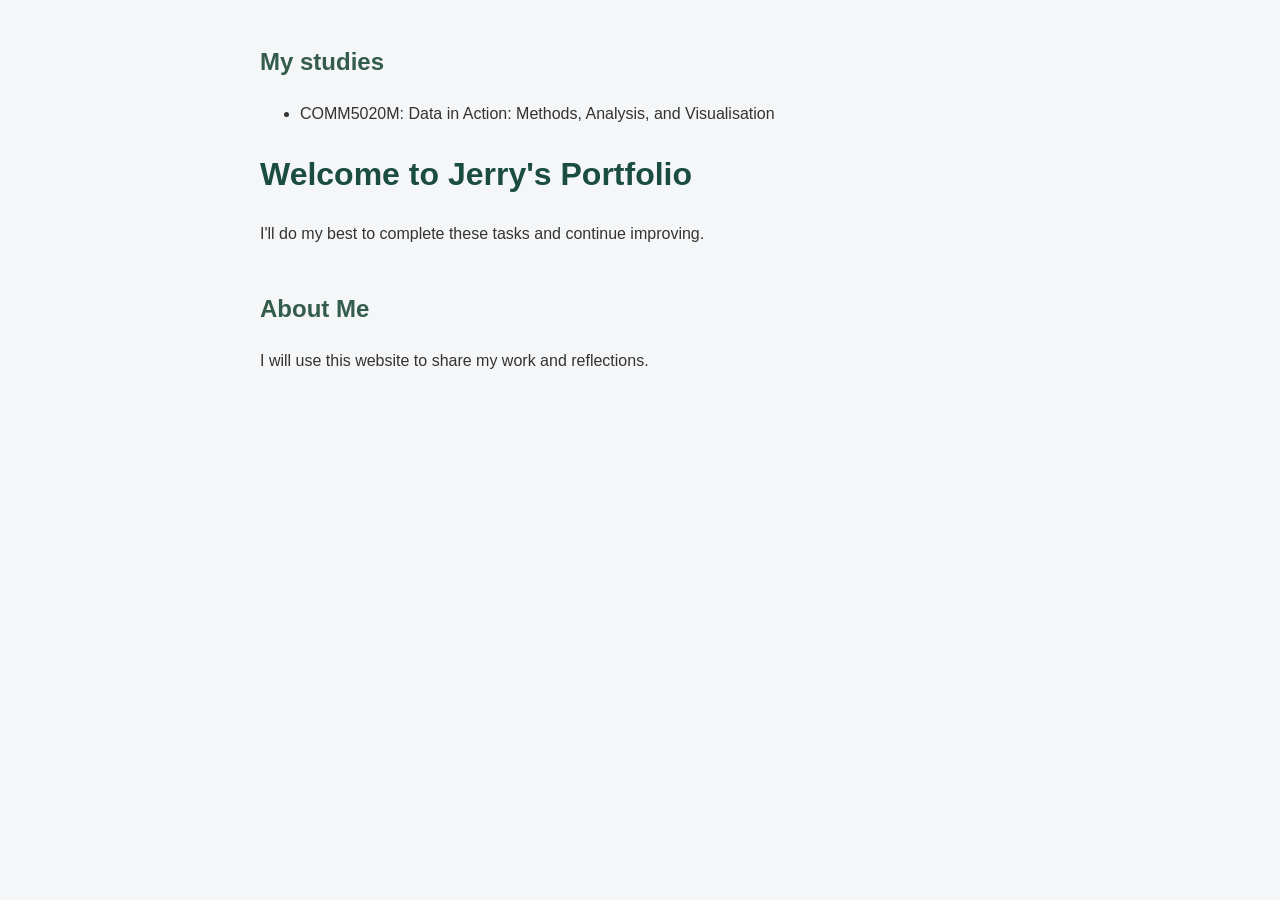
==== index.html @ e989134a "Add portfolio webpage Add portfolio webpage" ====
<!doctype html>
<html lang="en">
<head>
  <meta charset="utf-8">
  <meta name="viewport" content="width=device-width, initial-scale=1">
  <title>My Portfolio</title>
  <link rel="stylesheet" href="styles.css">
</head>
 <h2>My studies</h2>
  <ul>
    <li>COMM5020M: Data in Action: Methods, Analysis, and Visualisation</li>
  </ul>
<body>
  <h1>Welcome to Jerry's Portfolio</h1>
  <p>I'll do my best to complete these tasks and continue improving.</p>

  <h2>About Me</h2>
  <p>I will use this website to share my work and reflections.</p>
</body>
</html>
---- styles.css ----
body {
  font-family: Arial, sans-serif;
  max-width: 760px;
  margin: 40px auto;
  padding: 0 20px;
  line-height: 1.6;
  color: #333333;
  background-color: #f4f6f8;
}

h1 {
  color: #1b4d3e;
}

h2 {
  margin-top: 1.8em;
  color: #345c4b;
}

li {
  margin-bottom: 0.5em;
}
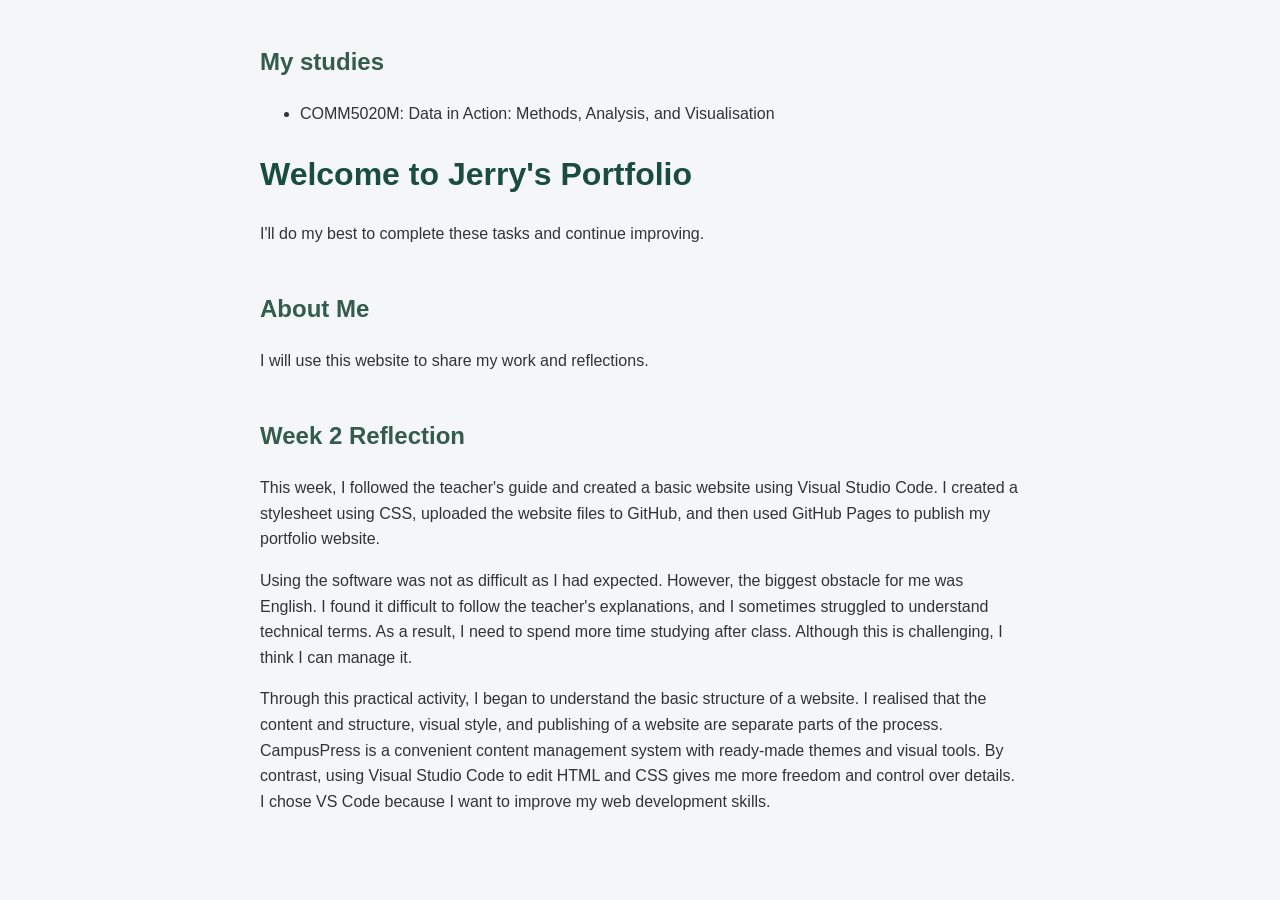
==== commit 26b7f902: "Add files via upload" ====
--- a/index.html
+++ b/index.html
@@ -16,5 +16,9 @@
 
   <h2>About Me</h2>
   <p>I will use this website to share my work and reflections.</p>
+<h2>Week 2 Reflection</h2>
+<p>This week, I followed the teacher's guide and created a basic website using Visual Studio Code. I created a stylesheet using CSS, uploaded the website files to GitHub, and then used GitHub Pages to publish my portfolio website.</p>
+<p>Using the software was not as difficult as I had expected. However, the biggest obstacle for me was English. I found it difficult to follow the teacher's explanations, and I sometimes struggled to understand technical terms. As a result, I need to spend more time studying after class. Although this is challenging, I think I can manage it.</p>
+<p>Through this practical activity, I began to understand the basic structure of a website. I realised that the content and structure, visual style, and publishing of a website are separate parts of the process. CampusPress is a convenient content management system with ready-made themes and visual tools. By contrast, using Visual Studio Code to edit HTML and CSS gives me more freedom and control over details. I chose VS Code because I want to improve my web development skills.</p>
 </body>
 </html>
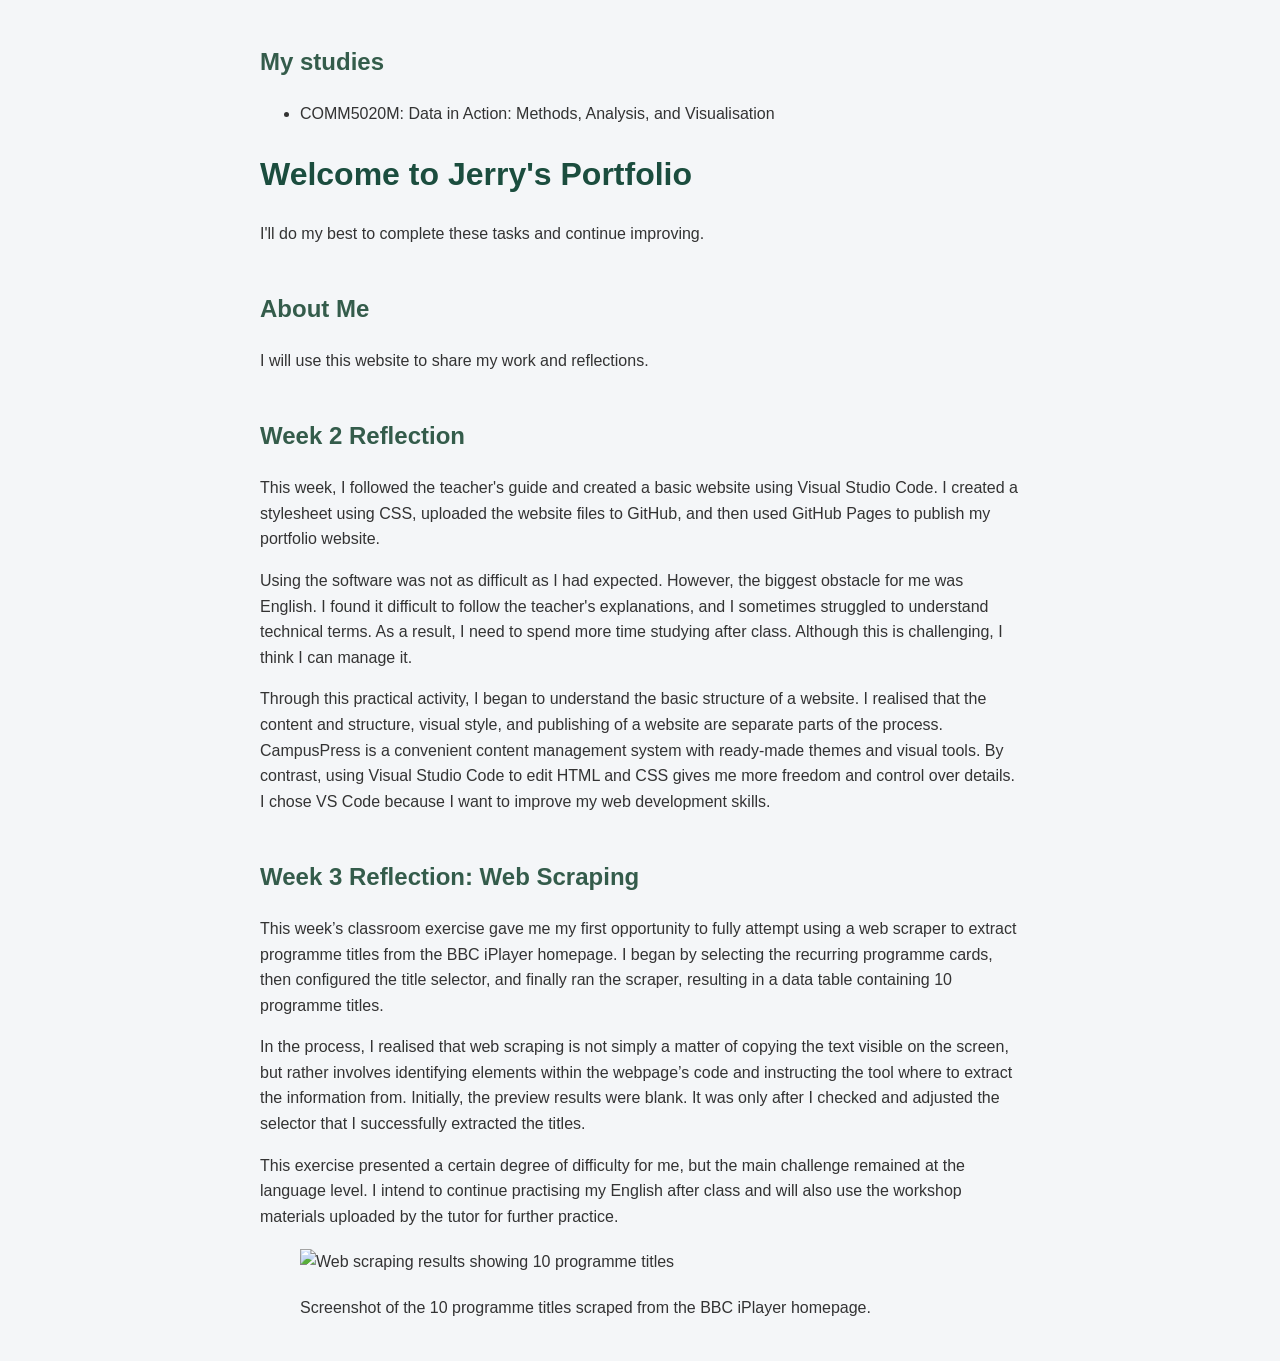
==== commit a22681c7: "Add files via upload" ====
--- a/index.html
+++ b/index.html
@@ -20,5 +20,17 @@
 <p>This week, I followed the teacher's guide and created a basic website using Visual Studio Code. I created a stylesheet using CSS, uploaded the website files to GitHub, and then used GitHub Pages to publish my portfolio website.</p>
 <p>Using the software was not as difficult as I had expected. However, the biggest obstacle for me was English. I found it difficult to follow the teacher's explanations, and I sometimes struggled to understand technical terms. As a result, I need to spend more time studying after class. Although this is challenging, I think I can manage it.</p>
 <p>Through this practical activity, I began to understand the basic structure of a website. I realised that the content and structure, visual style, and publishing of a website are separate parts of the process. CampusPress is a convenient content management system with ready-made themes and visual tools. By contrast, using Visual Studio Code to edit HTML and CSS gives me more freedom and control over details. I chose VS Code because I want to improve my web development skills.</p>
+<h2>Week 3 Reflection: Web Scraping</h2>
+<p>This week’s classroom exercise gave me my first opportunity to fully attempt using a web scraper to extract programme titles from the BBC iPlayer homepage. I began by selecting the recurring programme cards, then configured the title selector, and finally ran the scraper, resulting in a data table containing 10 programme titles.</p>
+
+<p>In the process, I realised that web scraping is not simply a matter of copying the text visible on the screen, but rather involves identifying elements within the webpage’s code and instructing the tool where to extract the information from. Initially, the preview results were blank. It was only after I checked and adjusted the selector that I successfully extracted the titles.</p>
+
+<p>This exercise presented a certain degree of difficulty for me, but the main challenge remained at the language level. I intend to continue practising my English after class and will also use the workshop materials uploaded by the tutor for further practice.</p>
+<figure>
+  <img src="images/web-scraper-results.png"
+     alt="Web scraping results showing 10 programme titles"
+     style="display: block; width: 100%; max-width: 700px; height: auto; margin: 20px auto;">
+  <figcaption>Screenshot of the 10 programme titles scraped from the BBC iPlayer homepage.</figcaption>
+</figure>
 </body>
 </html>
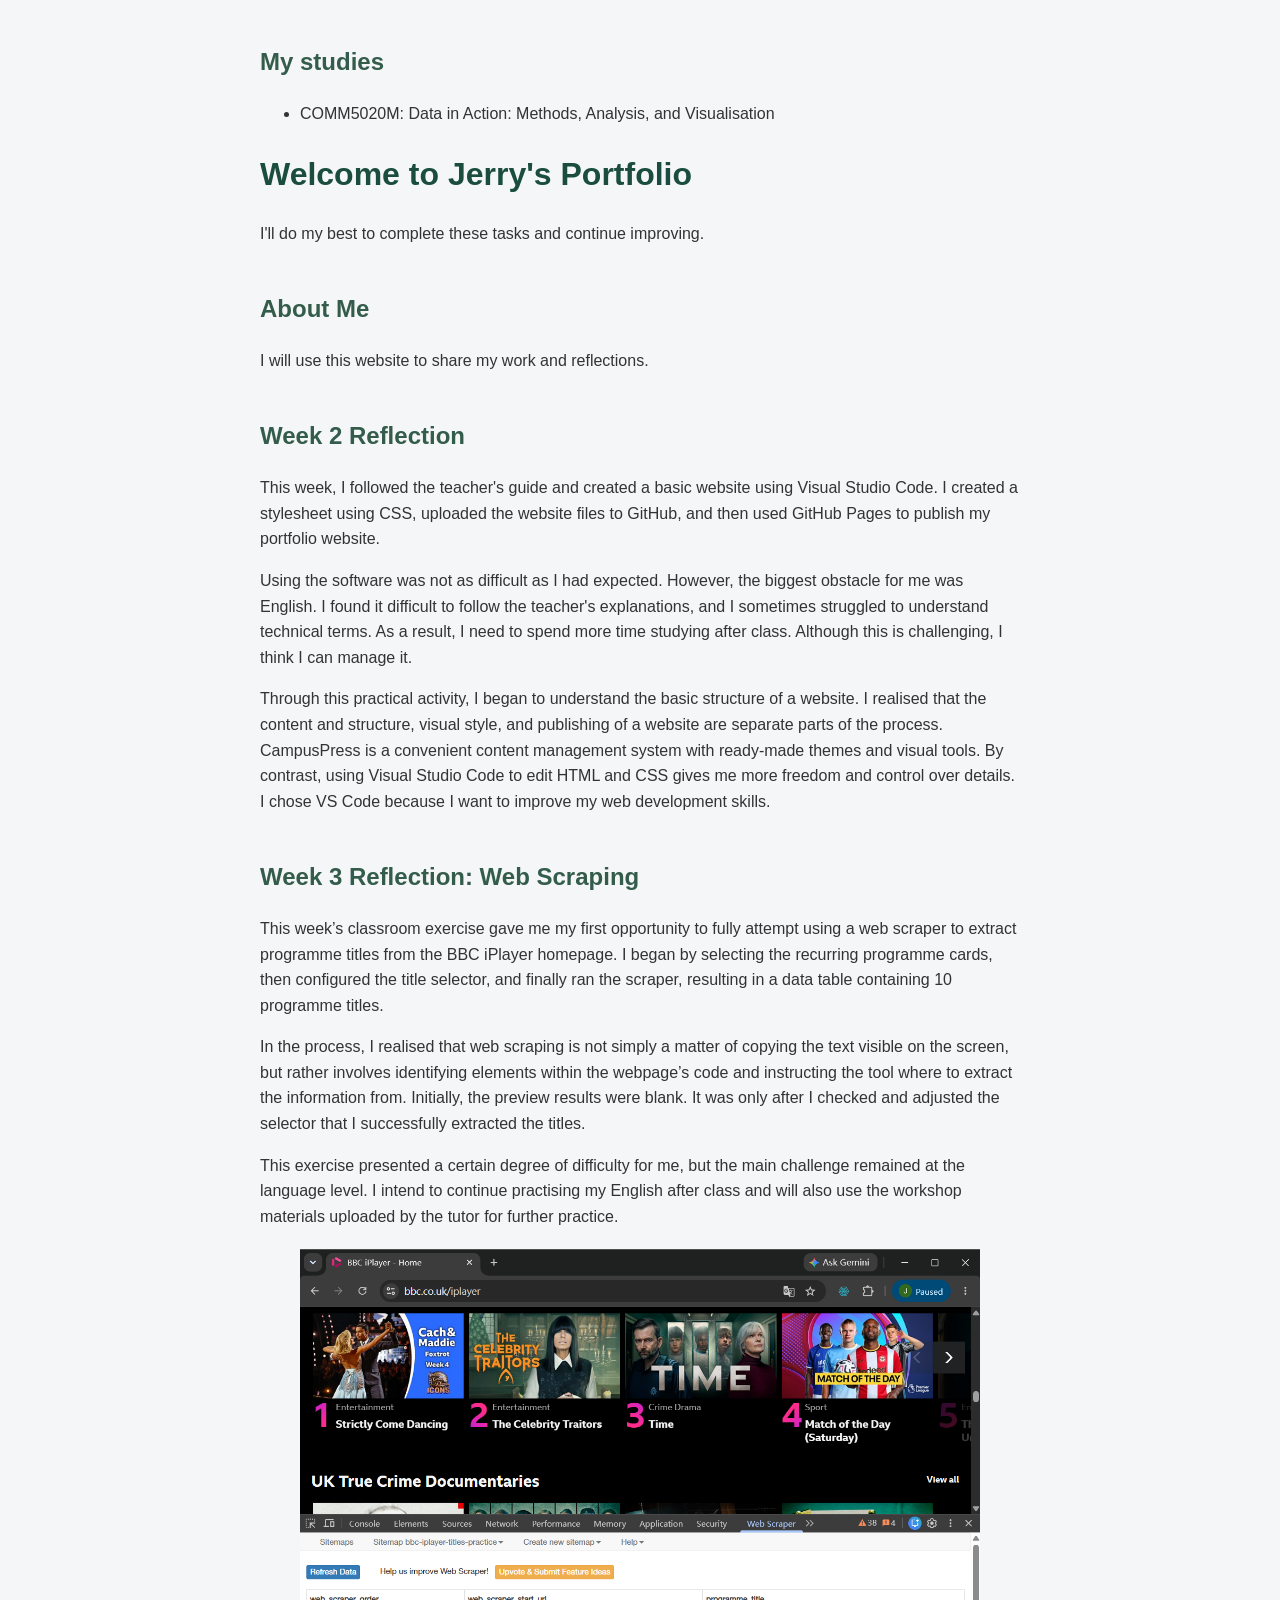
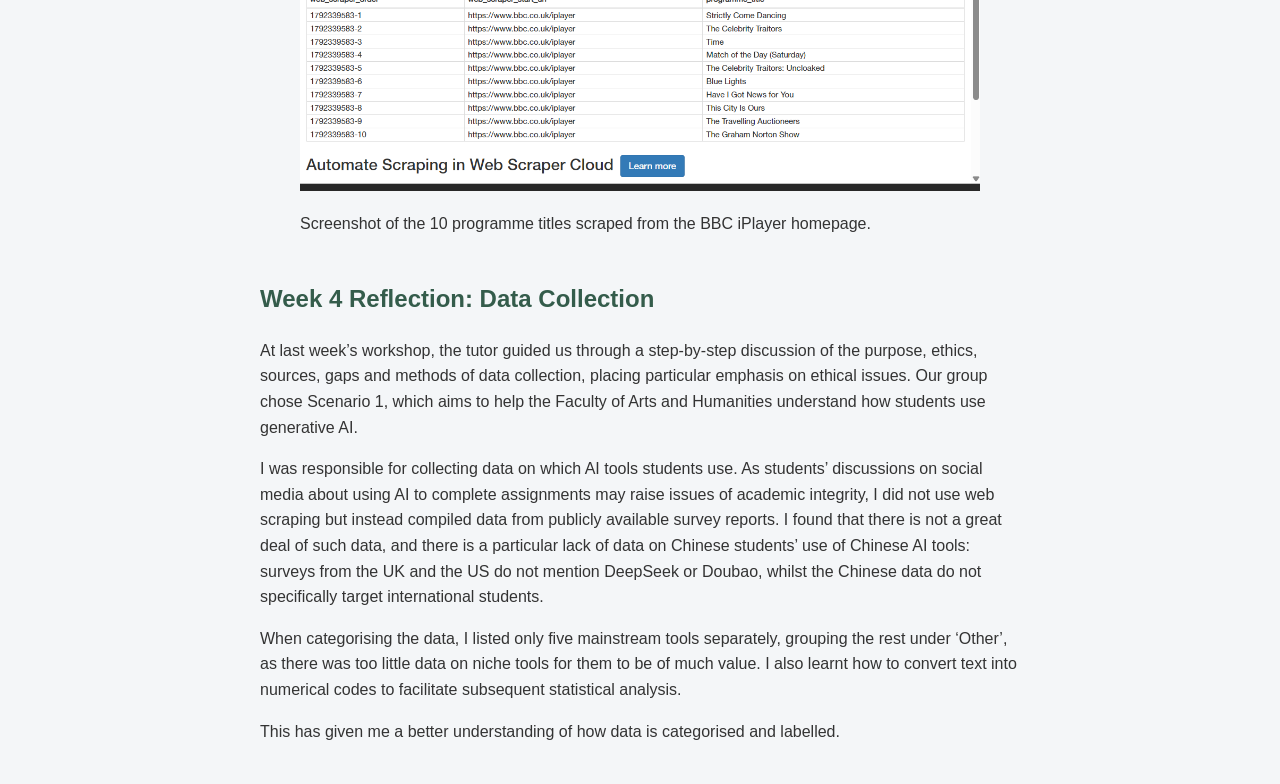
==== commit 314a6064: "Add files via upload" ====
--- a/index.html
+++ b/index.html
@@ -32,5 +32,13 @@
      style="display: block; width: 100%; max-width: 700px; height: auto; margin: 20px auto;">
   <figcaption>Screenshot of the 10 programme titles scraped from the BBC iPlayer homepage.</figcaption>
 </figure>
+<h2>Week 4 Reflection: Data Collection</h2>
+<p>At last week’s workshop, the tutor guided us through a step-by-step discussion of the purpose, ethics, sources, gaps and methods of data collection, placing particular emphasis on ethical issues. Our group chose Scenario 1, which aims to help the Faculty of Arts and Humanities understand how students use generative AI.</p>
+
+<p>I was responsible for collecting data on which AI tools students use. As students’ discussions on social media about using AI to complete assignments may raise issues of academic integrity, I did not use web scraping but instead compiled data from publicly available survey reports. I found that there is not a great deal of such data, and there is a particular lack of data on Chinese students’ use of Chinese AI tools: surveys from the UK and the US do not mention DeepSeek or Doubao, whilst the Chinese data do not specifically target international students.</p>
+
+<p>When categorising the data, I listed only five mainstream tools separately, grouping the rest under ‘Other’, as there was too little data on niche tools for them to be of much value. I also learnt how to convert text into numerical codes to facilitate subsequent statistical analysis.</p>
+
+<p>This has given me a better understanding of how data is categorised and labelled.</p>
 </body>
 </html>
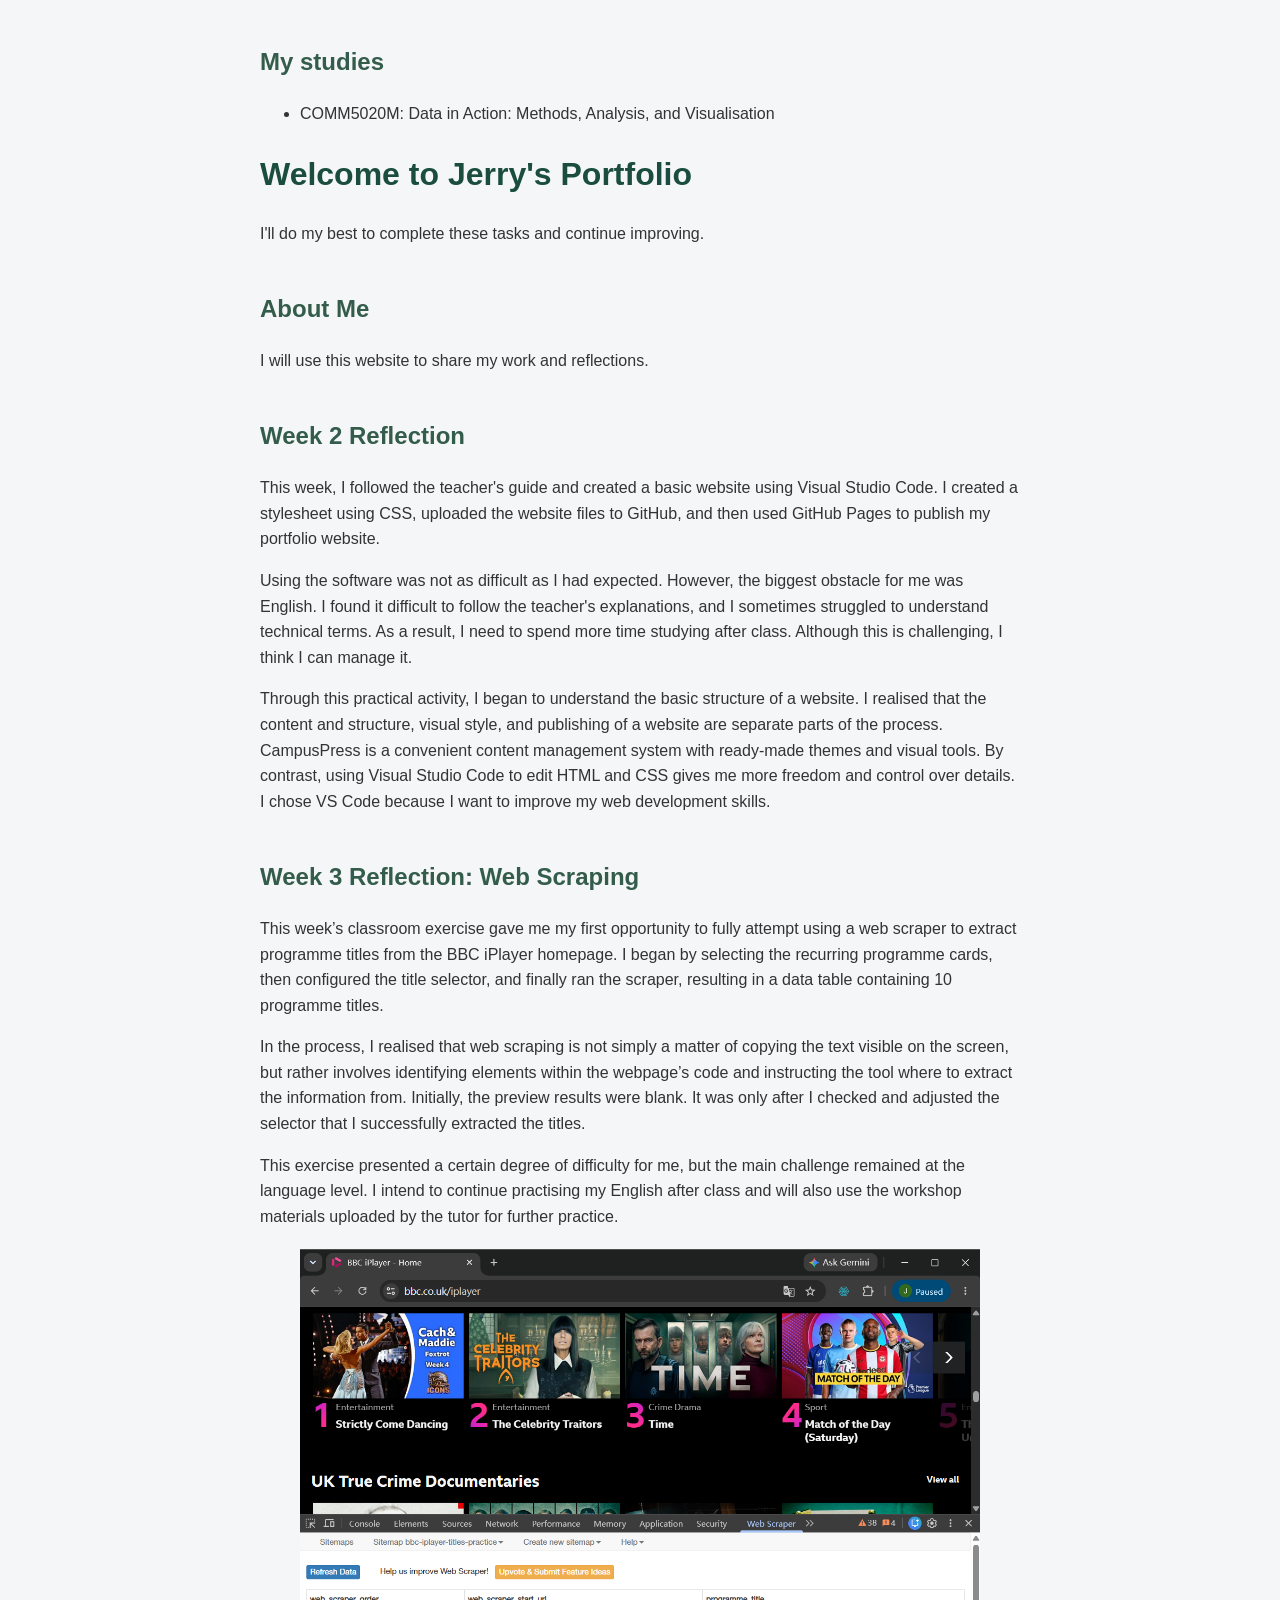
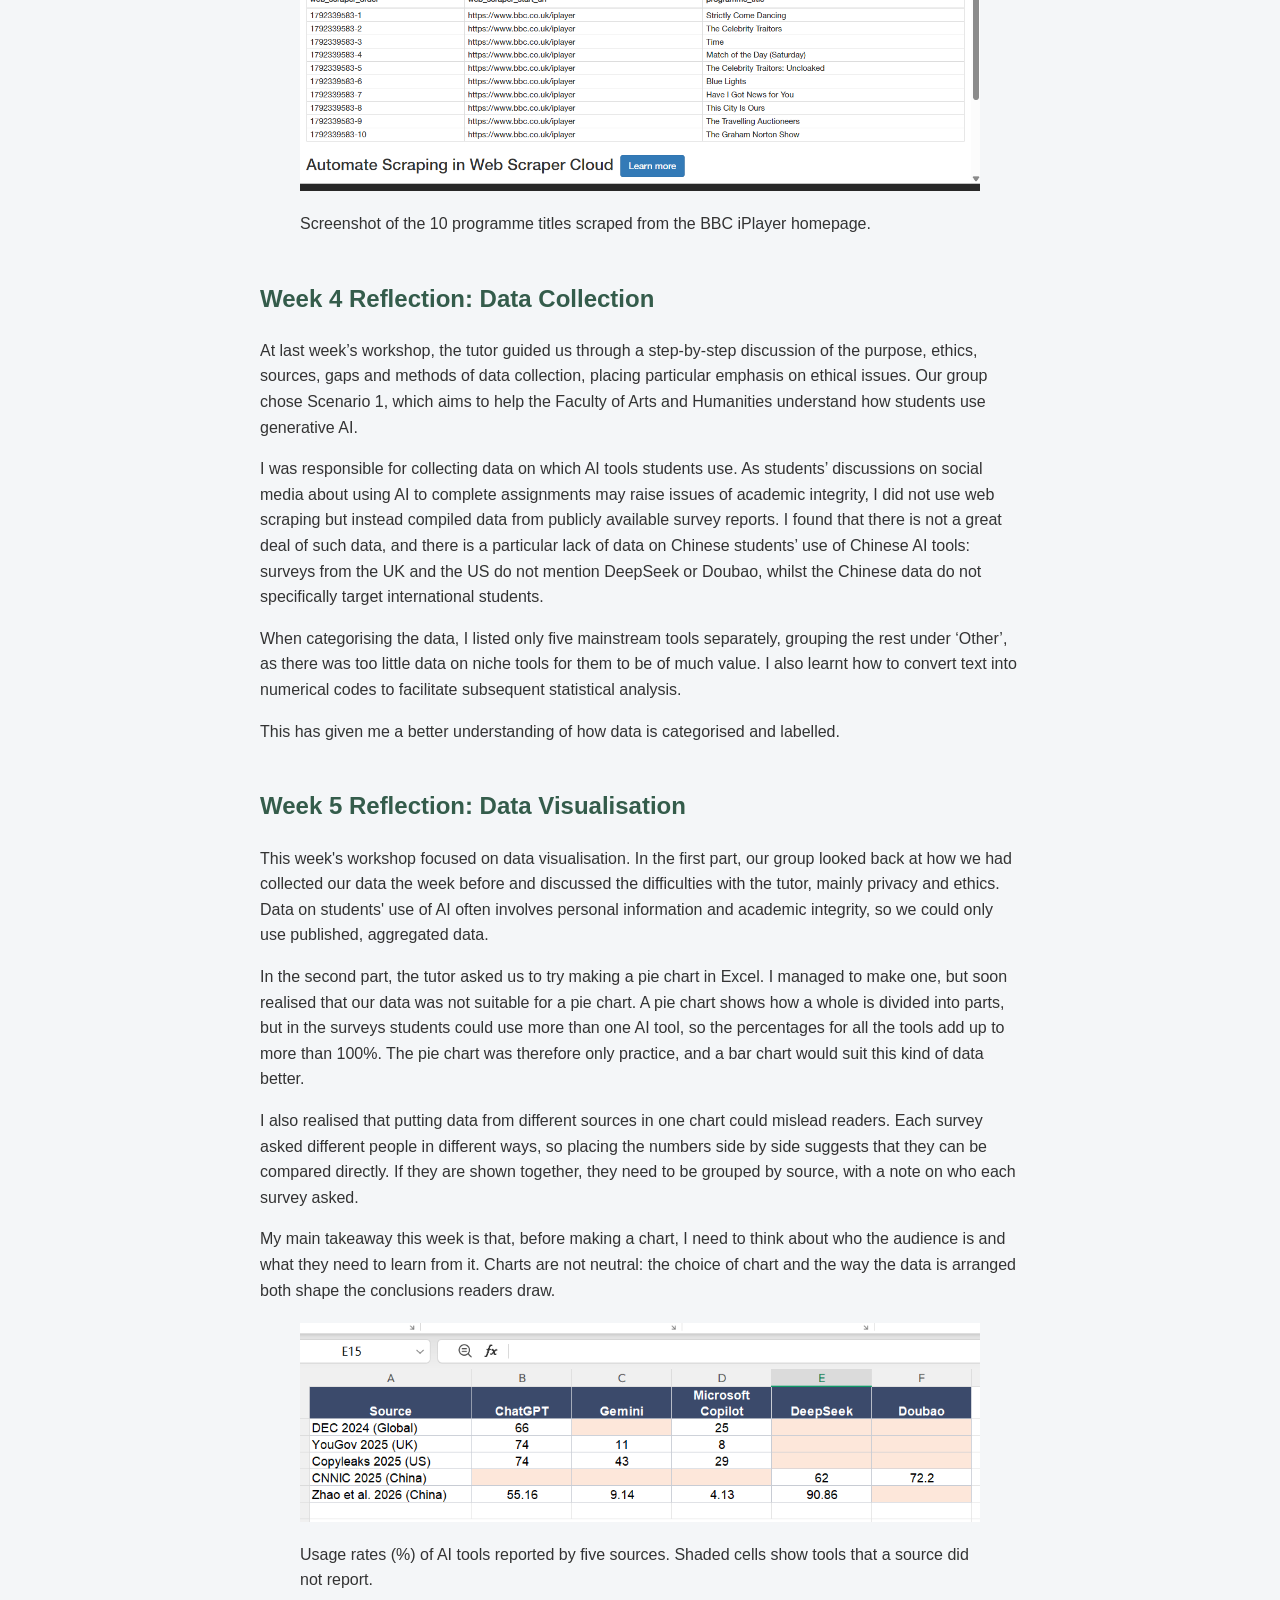
==== commit a2d3ed49: "Add files via upload" ====
--- a/index.html
+++ b/index.html
@@ -40,5 +40,19 @@
 <p>When categorising the data, I listed only five mainstream tools separately, grouping the rest under ‘Other’, as there was too little data on niche tools for them to be of much value. I also learnt how to convert text into numerical codes to facilitate subsequent statistical analysis.</p>
 
 <p>This has given me a better understanding of how data is categorised and labelled.</p>
+<h2>Week 5 Reflection: Data Visualisation</h2>
+<p>This week's workshop focused on data visualisation. In the first part, our group looked back at how we had collected our data the week before and discussed the difficulties with the tutor, mainly privacy and ethics. Data on students' use of AI often involves personal information and academic integrity, so we could only use published, aggregated data.</p>
+
+<p>In the second part, the tutor asked us to try making a pie chart in Excel. I managed to make one, but soon realised that our data was not suitable for a pie chart. A pie chart shows how a whole is divided into parts, but in the surveys students could use more than one AI tool, so the percentages for all the tools add up to more than 100%. The pie chart was therefore only practice, and a bar chart would suit this kind of data better.</p>
+
+<p>I also realised that putting data from different sources in one chart could mislead readers. Each survey asked different people in different ways, so placing the numbers side by side suggests that they can be compared directly. If they are shown together, they need to be grouped by source, with a note on who each survey asked.</p>
+
+<p>My main takeaway this week is that, before making a chart, I need to think about who the audience is and what they need to learn from it. Charts are not neutral: the choice of chart and the way the data is arranged both shape the conclusions readers draw.</p>
+<figure>
+  <img src="images/AI%20data%20survey.png"
+    alt="Table of AI tool usage rates reported by five sources, with blank cells where a source did not report a tool"
+    style="display: block; width: 100%; max-width: 700px; height: auto; margin: 20px auto;">
+  <figcaption>Usage rates (%) of AI tools reported by five sources. Shaded cells show tools that a source did not report.</figcaption>
+</figure>
 </body>
 </html>
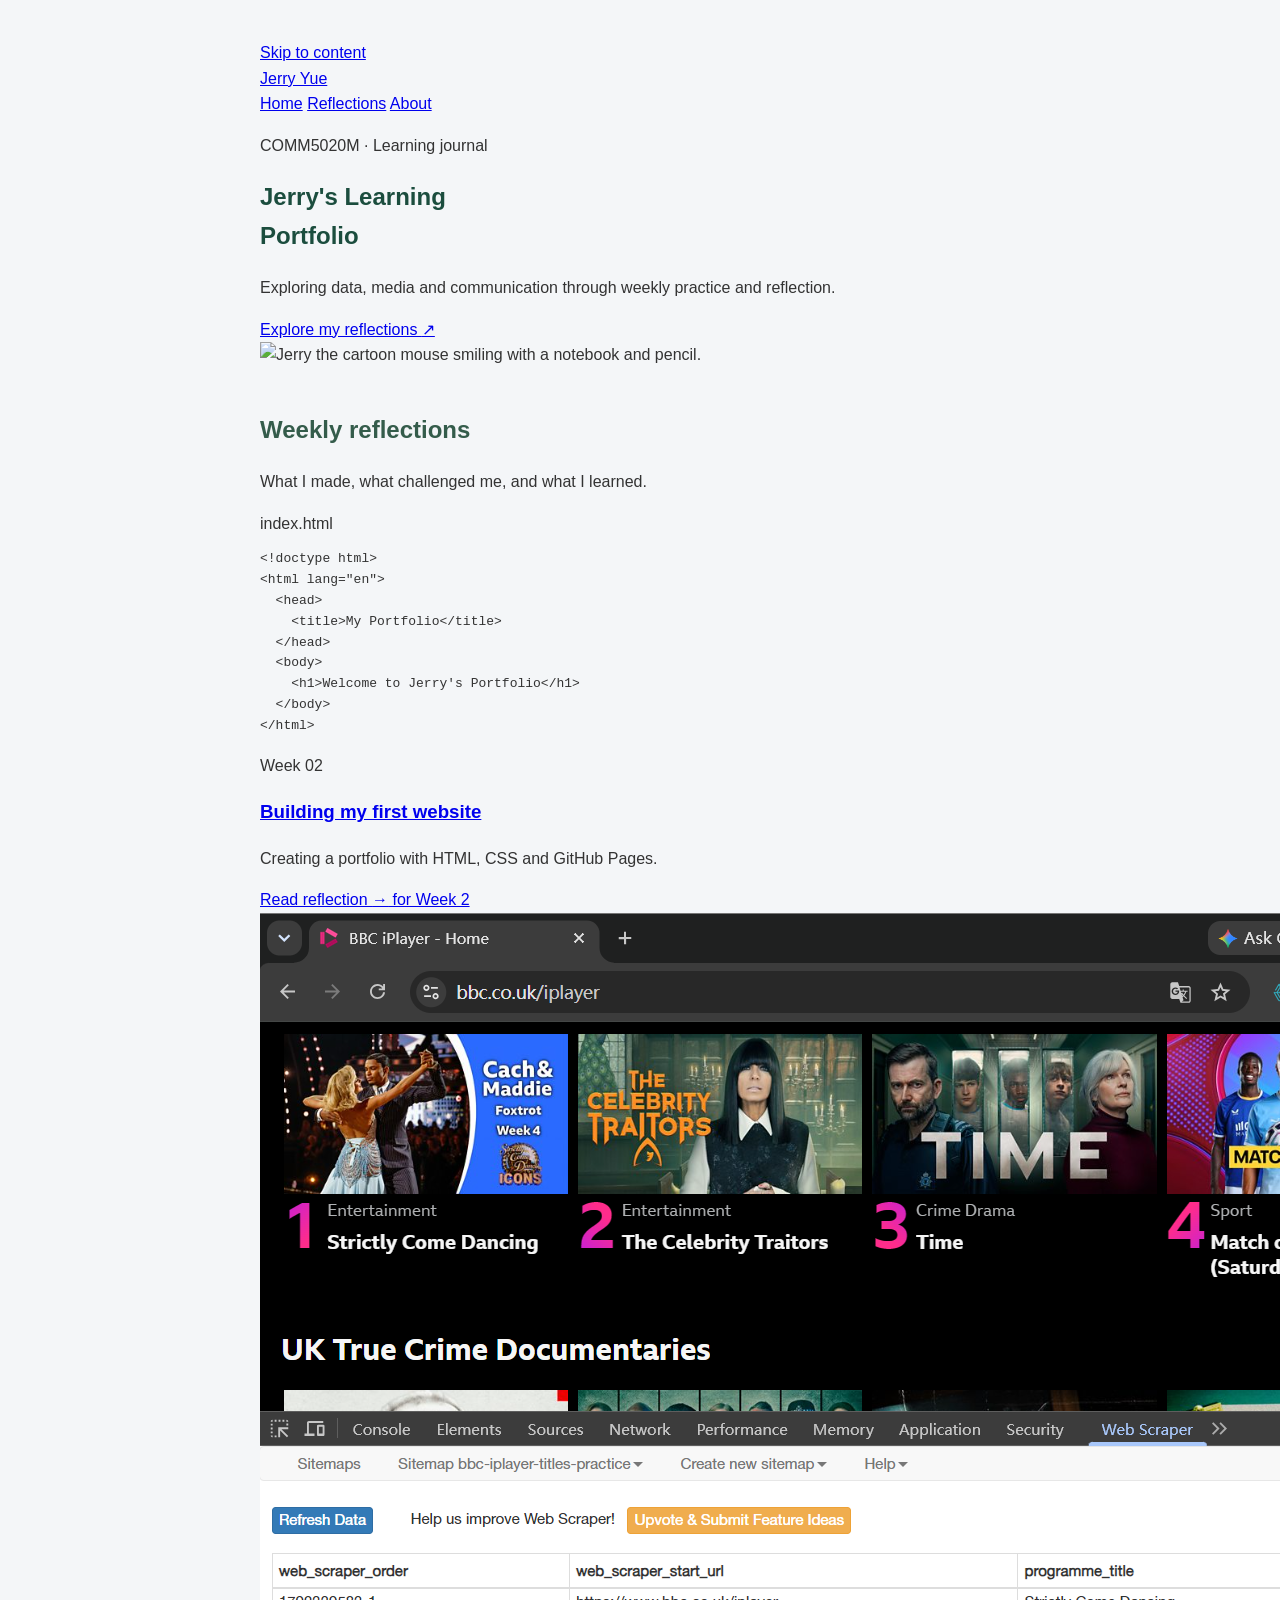
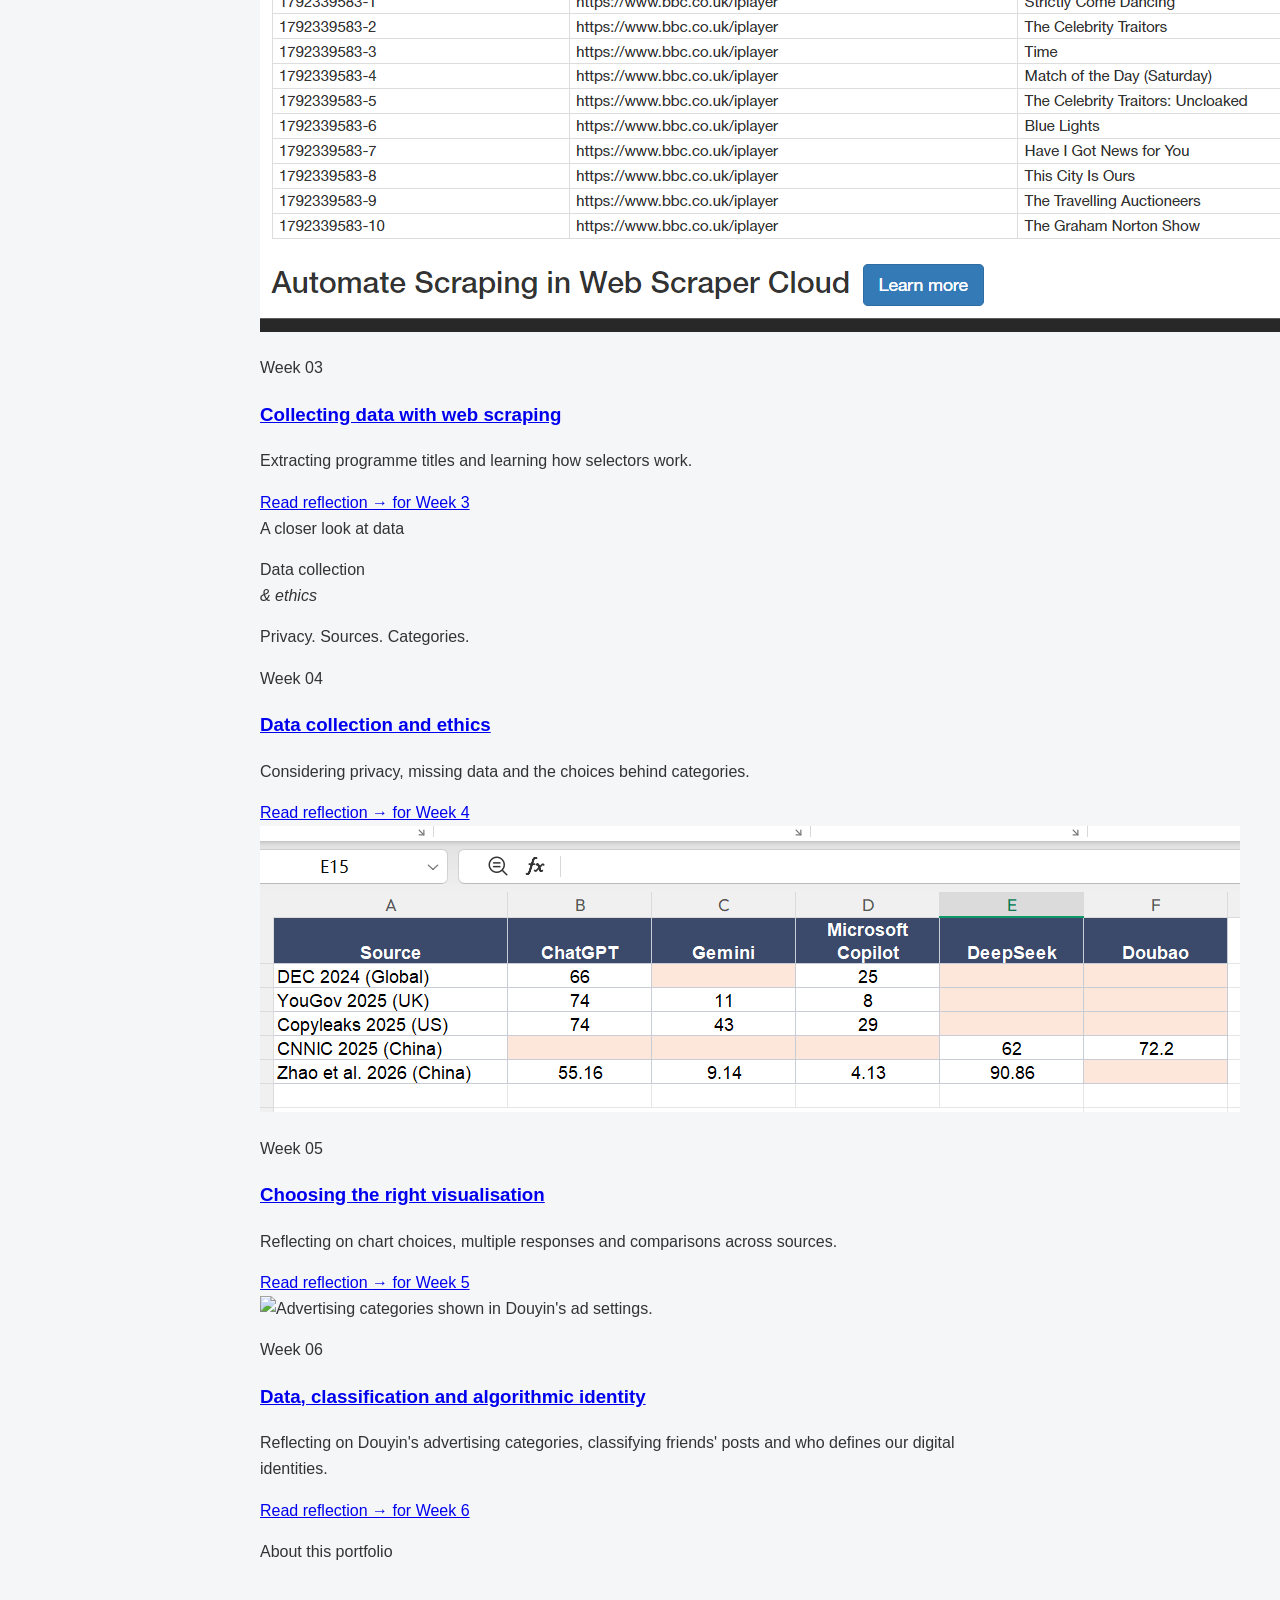
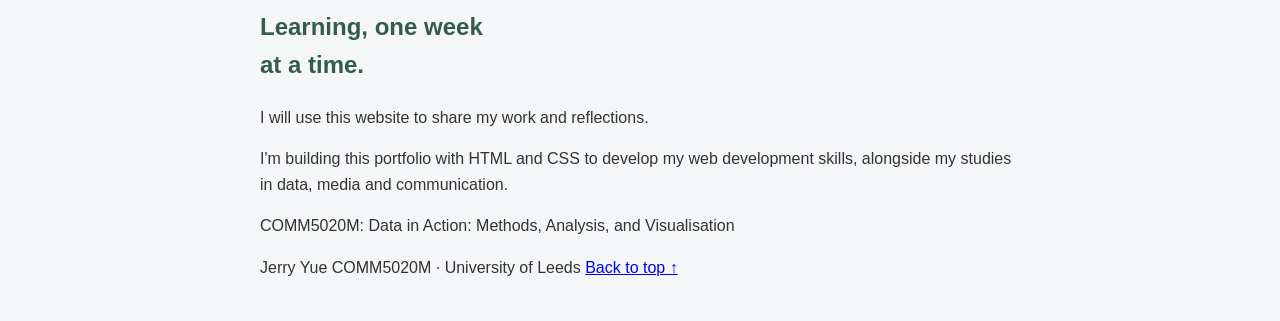
==== commit f5891f17: "Add files via upload" ====
--- a/index.html
+++ b/index.html
@@ -3,56 +3,122 @@
 <head>
   <meta charset="utf-8">
   <meta name="viewport" content="width=device-width, initial-scale=1">
-  <title>My Portfolio</title>
+  <meta name="description" content="Jerry Yue's learning portfolio: weekly reflections on data, media and communication.">
+  <title>Jerry's Learning Portfolio</title>
   <link rel="stylesheet" href="styles.css">
 </head>
- <h2>My studies</h2>
-  <ul>
-    <li>COMM5020M: Data in Action: Methods, Analysis, and Visualisation</li>
-  </ul>
-<body>
-  <h1>Welcome to Jerry's Portfolio</h1>
-  <p>I'll do my best to complete these tasks and continue improving.</p>
+<body id="top">
+  <a class="skip-link" href="#main">Skip to content</a>
 
-  <h2>About Me</h2>
-  <p>I will use this website to share my work and reflections.</p>
-<h2>Week 2 Reflection</h2>
-<p>This week, I followed the teacher's guide and created a basic website using Visual Studio Code. I created a stylesheet using CSS, uploaded the website files to GitHub, and then used GitHub Pages to publish my portfolio website.</p>
-<p>Using the software was not as difficult as I had expected. However, the biggest obstacle for me was English. I found it difficult to follow the teacher's explanations, and I sometimes struggled to understand technical terms. As a result, I need to spend more time studying after class. Although this is challenging, I think I can manage it.</p>
-<p>Through this practical activity, I began to understand the basic structure of a website. I realised that the content and structure, visual style, and publishing of a website are separate parts of the process. CampusPress is a convenient content management system with ready-made themes and visual tools. By contrast, using Visual Studio Code to edit HTML and CSS gives me more freedom and control over details. I chose VS Code because I want to improve my web development skills.</p>
-<h2>Week 3 Reflection: Web Scraping</h2>
-<p>This week’s classroom exercise gave me my first opportunity to fully attempt using a web scraper to extract programme titles from the BBC iPlayer homepage. I began by selecting the recurring programme cards, then configured the title selector, and finally ran the scraper, resulting in a data table containing 10 programme titles.</p>
+  <!-- 顶部导航：两个页面共用相同的链接。 -->
+  <header class="site-header container">
+    <a class="site-name" href="index.html">Jerry Yue</a>
+    <nav class="main-nav" aria-label="Main navigation">
+      <a href="index.html" aria-current="page">Home</a>
+      <a href="reflections.html">Reflections</a>
+      <a href="#about">About</a>
+    </nav>
+  </header>
 
-<p>In the process, I realised that web scraping is not simply a matter of copying the text visible on the screen, but rather involves identifying elements within the webpage’s code and instructing the tool where to extract the information from. Initially, the preview results were blank. It was only after I checked and adjusted the selector that I successfully extracted the titles.</p>
+  <main id="main" class="container">
+    <!-- 首页介绍：标题、简介和 Jerry 图片。 -->
+    <section class="hero" aria-labelledby="hero-title">
+      <div class="hero-copy">
+        <p class="eyebrow">COMM5020M · Learning journal</p>
+        <h1 id="hero-title">Jerry's Learning<br>Portfolio</h1>
+        <p class="hero-description">Exploring data, media and communication through weekly practice and reflection.</p>
+        <a class="button" href="#weekly-reflections">Explore my reflections <span aria-hidden="true">↗</span></a>
+      </div>
+      <img class="hero-character" src="images/jerry-notebook.png" alt="Jerry the cartoon mouse smiling with a notebook and pencil." width="1178" height="1335" fetchpriority="high">
+    </section>
 
-<p>This exercise presented a certain degree of difficulty for me, but the main challenge remained at the language level. I intend to continue practising my English after class and will also use the workshop materials uploaded by the tutor for further practice.</p>
-<figure>
-  <img src="images/web-scraper-results.png"
-     alt="Web scraping results showing 10 programme titles"
-     style="display: block; width: 100%; max-width: 700px; height: auto; margin: 20px auto;">
-  <figcaption>Screenshot of the 10 programme titles scraped from the BBC iPlayer homepage.</figcaption>
-</figure>
-<h2>Week 4 Reflection: Data Collection</h2>
-<p>At last week’s workshop, the tutor guided us through a step-by-step discussion of the purpose, ethics, sources, gaps and methods of data collection, placing particular emphasis on ethical issues. Our group chose Scenario 1, which aims to help the Faculty of Arts and Humanities understand how students use generative AI.</p>
+    <!-- 新增一周：复制下面一个 article，再修改周次、摘要和链接。 -->
+    <section id="weekly-reflections" class="weekly-section" aria-labelledby="weekly-title">
+      <div class="section-heading">
+        <h2 id="weekly-title">Weekly reflections</h2>
+        <p>What I made, what challenged me, and what I learned.</p>
+      </div>
 
-<p>I was responsible for collecting data on which AI tools students use. As students’ discussions on social media about using AI to complete assignments may raise issues of academic integrity, I did not use web scraping but instead compiled data from publicly available survey reports. I found that there is not a great deal of such data, and there is a particular lack of data on Chinese students’ use of Chinese AI tools: surveys from the UK and the US do not mention DeepSeek or Doubao, whilst the Chinese data do not specifically target international students.</p>
+      <div class="reflection-grid">
+        <article class="reflection-card">
+          <div class="card-preview code-preview" aria-hidden="true">
+            <span class="preview-caption">index.html</span>
+            <pre><code><span class="code-muted">&lt;!doctype html&gt;</span>
+&lt;html lang="en"&gt;
+  &lt;head&gt;
+    &lt;title&gt;My Portfolio&lt;/title&gt;
+  &lt;/head&gt;
+  &lt;body&gt;
+    &lt;h1&gt;Welcome to Jerry's Portfolio&lt;/h1&gt;
+  &lt;/body&gt;
+&lt;/html&gt;</code></pre>
+          </div>
+          <p class="week-label">Week 02</p>
+          <h3><a href="reflections.html#week-2">Building my first website</a></h3>
+          <p>Creating a portfolio with HTML, CSS and GitHub Pages.</p>
+          <a class="text-link" href="reflections.html#week-2">Read reflection <span aria-hidden="true">→</span><span class="visually-hidden"> for Week 2</span></a>
+        </article>
 
-<p>When categorising the data, I listed only five mainstream tools separately, grouping the rest under ‘Other’, as there was too little data on niche tools for them to be of much value. I also learnt how to convert text into numerical codes to facilitate subsequent statistical analysis.</p>
+        <article class="reflection-card">
+          <div class="card-preview image-preview">
+            <img class="scraper-preview" src="images/web-scraper-results.png" alt="BBC iPlayer web scraping exercise and programme title results." width="1280" height="1019" loading="lazy">
+          </div>
+          <p class="week-label">Week 03</p>
+          <h3><a href="reflections.html#week-3">Collecting data with web scraping</a></h3>
+          <p>Extracting programme titles and learning how selectors work.</p>
+          <a class="text-link" href="reflections.html#week-3">Read reflection <span aria-hidden="true">→</span><span class="visually-hidden"> for Week 3</span></a>
+        </article>
 
-<p>This has given me a better understanding of how data is categorised and labelled.</p>
-<h2>Week 5 Reflection: Data Visualisation</h2>
-<p>This week's workshop focused on data visualisation. In the first part, our group looked back at how we had collected our data the week before and discussed the difficulties with the tutor, mainly privacy and ethics. Data on students' use of AI often involves personal information and academic integrity, so we could only use published, aggregated data.</p>
+        <article class="reflection-card">
+          <div class="card-preview ethics-preview" aria-hidden="true">
+            <span class="preview-caption">A closer look at data</span>
+            <p>Data collection<br><em>&amp; ethics</em></p>
+            <span class="ethics-topics">Privacy. Sources. Categories.</span>
+          </div>
+          <p class="week-label">Week 04</p>
+          <h3><a href="reflections.html#week-4">Data collection and ethics</a></h3>
+          <p>Considering privacy, missing data and the choices behind categories.</p>
+          <a class="text-link" href="reflections.html#week-4">Read reflection <span aria-hidden="true">→</span><span class="visually-hidden"> for Week 4</span></a>
+        </article>
 
-<p>In the second part, the tutor asked us to try making a pie chart in Excel. I managed to make one, but soon realised that our data was not suitable for a pie chart. A pie chart shows how a whole is divided into parts, but in the surveys students could use more than one AI tool, so the percentages for all the tools add up to more than 100%. The pie chart was therefore only practice, and a bar chart would suit this kind of data better.</p>
+        <article class="reflection-card">
+          <div class="card-preview image-preview survey-preview">
+            <img src="images/AI%20data%20survey.png" alt="Comparison table of AI tool usage reported by five survey sources." width="980" height="286" loading="lazy">
+          </div>
+          <p class="week-label">Week 05</p>
+          <h3><a href="reflections.html#week-5">Choosing the right visualisation</a></h3>
+          <p>Reflecting on chart choices, multiple responses and comparisons across sources.</p>
+          <a class="text-link" href="reflections.html#week-5">Read reflection <span aria-hidden="true">→</span><span class="visually-hidden"> for Week 5</span></a>
+        </article>
+        <article class="reflection-card">
+          <div class="card-preview image-preview ad-preview">
+            <img src="images/douyin-ad-categories.jpg" alt="Advertising categories shown in Douyin's ad settings." width="1200" height="2670" loading="lazy">
+          </div>
+          <p class="week-label">Week 06</p>
+          <h3><a href="reflections.html#week-6">Data, classification and algorithmic identity</a></h3>
+          <p>Reflecting on Douyin's advertising categories, classifying friends' posts and who defines our digital identities.</p>
+          <a class="text-link" href="reflections.html#week-6">Read reflection <span aria-hidden="true">→</span><span class="visually-hidden"> for Week 6</span></a>
+        </article>
+      </div>
+    </section>
 
-<p>I also realised that putting data from different sources in one chart could mislead readers. Each survey asked different people in different ways, so placing the numbers side by side suggests that they can be compared directly. If they are shown together, they need to be grouped by source, with a note on who each survey asked.</p>
+    <section id="about" class="about-section" aria-labelledby="about-title">
+      <div>
+        <p class="eyebrow">About this portfolio</p>
+        <h2 id="about-title">Learning, one week<br>at a time.</h2>
+      </div>
+      <div class="about-copy">
+        <p>I will use this website to share my work and reflections.</p>
+        <p>I'm building this portfolio with HTML and CSS to develop my web development skills, alongside my studies in data, media and communication.</p>
+        <p class="course-name">COMM5020M: Data in Action: Methods, Analysis, and Visualisation</p>
+      </div>
+    </section>
+  </main>
 
-<p>My main takeaway this week is that, before making a chart, I need to think about who the audience is and what they need to learn from it. Charts are not neutral: the choice of chart and the way the data is arranged both shape the conclusions readers draw.</p>
-<figure>
-  <img src="images/AI%20data%20survey.png"
-    alt="Table of AI tool usage rates reported by five sources, with blank cells where a source did not report a tool"
-    style="display: block; width: 100%; max-width: 700px; height: auto; margin: 20px auto;">
-  <figcaption>Usage rates (%) of AI tools reported by five sources. Shaded cells show tools that a source did not report.</figcaption>
-</figure>
+  <footer class="site-footer container">
+    <span>Jerry Yue</span>
+    <span>COMM5020M · University of Leeds</span>
+    <a href="#top">Back to top ↑</a>
+  </footer>
 </body>
-</html>+</html>
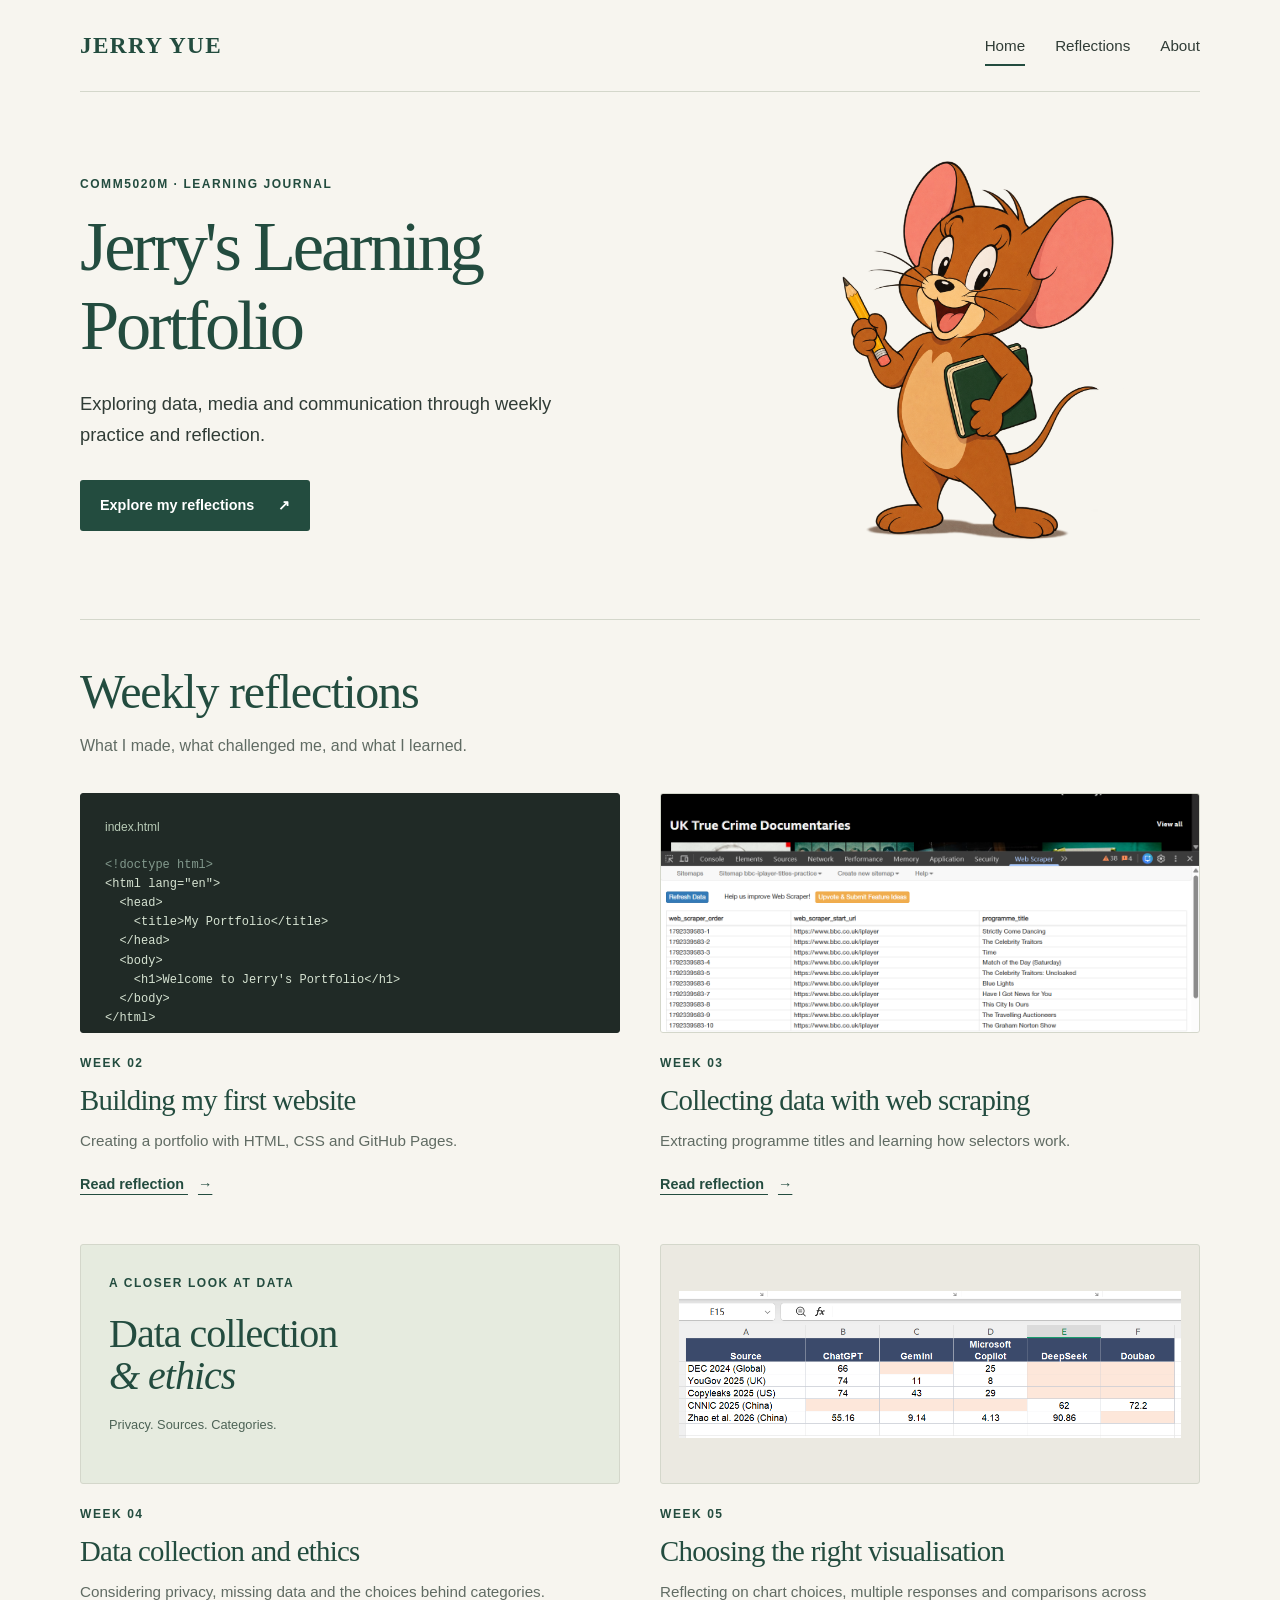
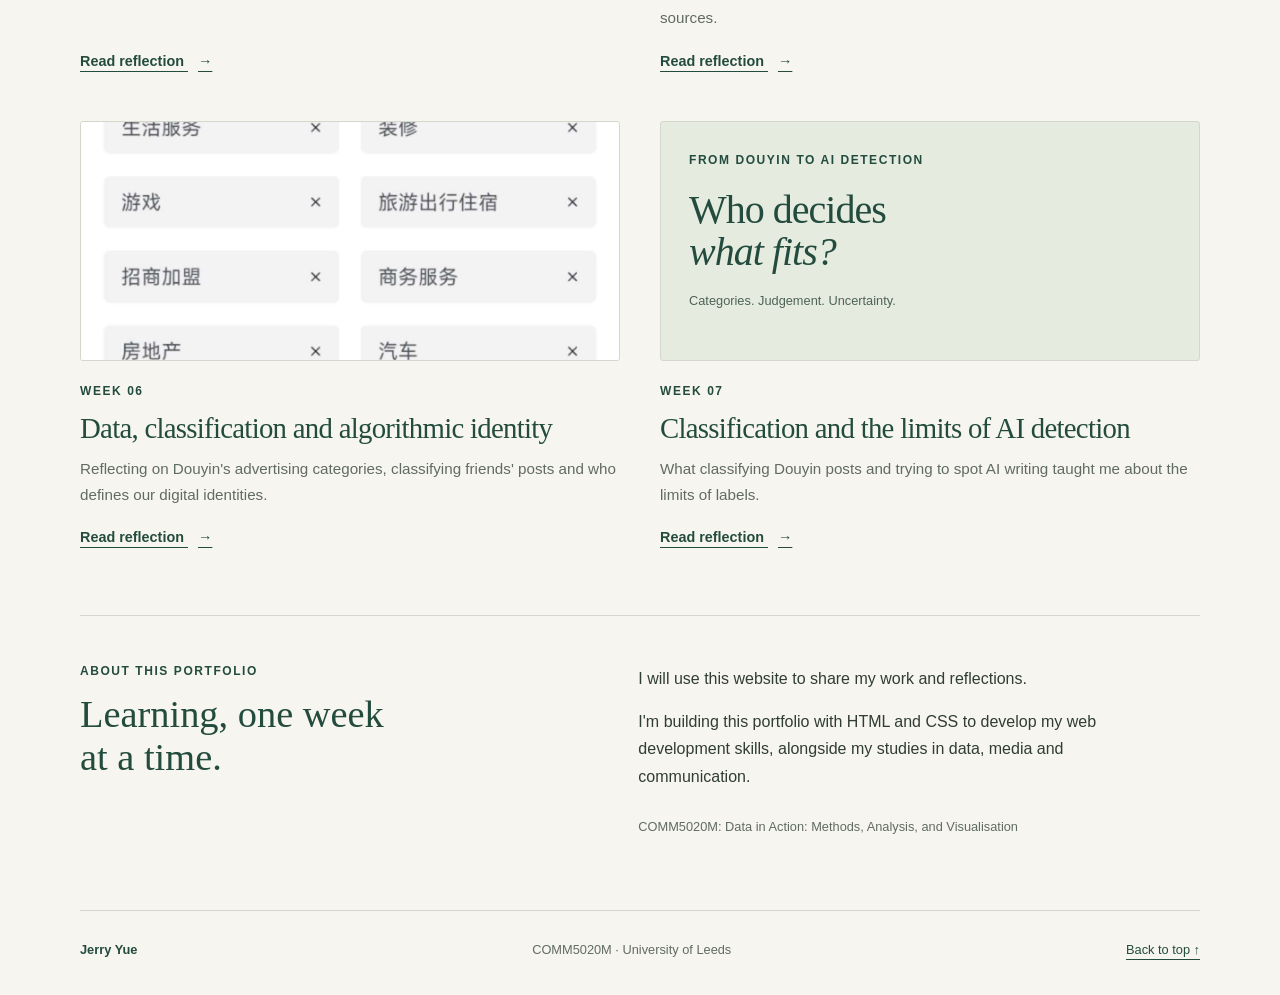
==== commit f0797341: "Add files via upload" ====
--- a/index.html
+++ b/index.html
@@ -99,6 +99,18 @@
           <p>Reflecting on Douyin's advertising categories, classifying friends' posts and who defines our digital identities.</p>
           <a class="text-link" href="reflections.html#week-6">Read reflection <span aria-hidden="true">→</span><span class="visually-hidden"> for Week 6</span></a>
         </article>
+
+        <article class="reflection-card">
+          <div class="card-preview ethics-preview" aria-hidden="true">
+            <span class="preview-caption">From Douyin to AI detection</span>
+            <p>Who decides<br><em>what fits?</em></p>
+            <span class="ethics-topics">Categories. Judgement. Uncertainty.</span>
+          </div>
+          <p class="week-label">Week 07</p>
+          <h3><a href="reflections.html#week-7">Classification and the limits of AI detection</a></h3>
+          <p>What classifying Douyin posts and trying to spot AI writing taught me about the limits of labels.</p>
+          <a class="text-link" href="reflections.html#week-7">Read reflection <span aria-hidden="true">→</span><span class="visually-hidden"> for Week 7</span></a>
+        </article>
       </div>
     </section>
 
--- a/styles.css
+++ b/styles.css
@@ -1,22 +1,140 @@
-body {
-  font-family: Arial, sans-serif;
-  max-width: 760px;
-  margin: 40px auto;
-  padding: 0 20px;
-  line-height: 1.6;
-  color: #333333;
-  background-color: #f4f6f8;
-}
-
-h1 {
-  color: #1b4d3e;
-}
-
-h2 {
-  margin-top: 1.8em;
-  color: #345c4b;
-}
-
-li {
-  margin-bottom: 0.5em;
-}+/* 1. 全站设置：颜色和宽度集中在这里，方便以后修改。 */
+:root {
+  --background: #f7f5ef;
+  --green: #234c3f;
+  --text: #303c36;
+  --muted: #606b63;
+  --line: #d4d7cb;
+  --sage: #e6ebdf;
+  --page-width: 1120px;
+}
+
+* { box-sizing: border-box; }
+html { scroll-behavior: smooth; scroll-padding-top: 32px; }
+body { margin: 0; background: var(--background); color: var(--text); font-family: Arial, sans-serif; line-height: 1.7; }
+img { display: block; max-width: 100%; height: auto; }
+a { color: var(--green); text-underline-offset: 5px; }
+a:hover { text-decoration-thickness: 2px; }
+a:focus-visible { outline: 3px solid #a66d30; outline-offset: 5px; }
+h1, h2, h3 { margin: 0; color: var(--green); font-family: Georgia, "Times New Roman", serif; font-weight: 500; line-height: 1.12; }
+p { margin: 0 0 1em; }
+.container { width: min(var(--page-width), calc(100% - 64px)); margin-inline: auto; }
+.eyebrow, .week-label, .preview-caption { font-size: .75rem; font-weight: 700; letter-spacing: .13em; text-transform: uppercase; }
+.eyebrow { color: var(--green); }
+.visually-hidden, .skip-link:not(:focus) { position: absolute; width: 1px; height: 1px; padding: 0; overflow: hidden; clip-path: inset(50%); white-space: nowrap; }
+.skip-link:focus { position: fixed; z-index: 10; top: 12px; left: 12px; padding: 8px 16px; background: white; }
+
+/* 2. 共用导航和页脚。 */
+.site-header { display: flex; align-items: center; justify-content: space-between; gap: 24px; padding-block: 26px; border-bottom: 1px solid var(--line); }
+.site-name { font-family: Georgia, "Times New Roman", serif; font-size: 1.45rem; font-weight: 700; letter-spacing: .06em; text-transform: uppercase; text-decoration: none; }
+.main-nav { display: flex; gap: 30px; }
+.main-nav a { padding-block: 5px; color: var(--text); text-decoration: none; font-size: .95rem; }
+.main-nav a[aria-current="page"], .main-nav a:hover { box-shadow: 0 2px var(--green); }
+.site-footer { display: flex; justify-content: space-between; gap: 20px; padding-block: 28px 34px; border-top: 1px solid var(--line); font-size: .8rem; color: var(--muted); }
+.site-footer span:first-child { font-weight: 700; color: var(--green); }
+
+/* 3. 首页大标题与 Jerry 图片。 */
+.hero { display: grid; grid-template-columns: 1.4fr 1fr; align-items: center; gap: 60px; padding-block: 65px 72px; }
+.hero h1 { font-size: clamp(3rem, 5.5vw, 4.7rem); letter-spacing: -.045em; }
+.hero-description { max-width: 490px; margin-block: 25px 30px; font-size: 1.15rem; line-height: 1.65; }
+.hero-character { width: 350px; max-height: 390px; object-fit: contain; justify-self: center; }
+.button { display: inline-flex; align-items: center; gap: 24px; padding: 13px 20px; background: var(--green); color: white; font-size: .9rem; font-weight: 700; text-decoration: none; border-radius: 3px; }
+.button:hover { background: #153b2f; }
+
+/* 4. 首页的每周摘要：两列排列，小屏幕变为一列。 */
+.weekly-section { padding-block: 45px 65px; border-top: 1px solid var(--line); }
+.section-heading { margin-bottom: 34px; }
+.section-heading h2 { font-size: clamp(2.2rem, 4vw, 3rem); letter-spacing: -.025em; }
+.section-heading p { margin-top: 13px; color: var(--muted); }
+.reflection-grid { display: grid; grid-template-columns: repeat(2, minmax(0, 1fr)); gap: 48px 40px; }
+.reflection-card { display: flex; flex-direction: column; align-items: flex-start; min-width: 0; }
+.card-preview { width: 100%; height: 240px; margin-bottom: 20px; overflow: hidden; border: 1px solid var(--line); border-radius: 3px; }
+.week-label { margin-bottom: 10px; color: var(--green); }
+.reflection-card h3 { margin-bottom: 12px; font-size: 1.8rem; letter-spacing: -.025em; }
+.reflection-card h3 a { text-decoration: none; }
+.reflection-card h3 a:hover { text-decoration: underline; }
+.reflection-card > p:not(.week-label) { margin-bottom: 18px; color: var(--muted); font-size: .95rem; }
+.text-link { margin-top: auto; font-size: .9rem; font-weight: 700; }
+.text-link span[aria-hidden="true"] { margin-left: 10px; }
+.code-preview { padding: 18px 24px; background: #202a26; color: #d6e3d2; border-color: #202a26; }
+.code-preview .preview-caption { color: #b8cbb7; font-weight: 400; text-transform: none; letter-spacing: 0; }
+.code-preview pre { margin: 16px 0 0; font: .75rem/1.6 Consolas, monospace; }
+.code-muted { color: #82998d; }
+.image-preview { background: #eeeee7; }
+.image-preview img { width: 100%; height: 100%; object-fit: cover; }
+.image-preview .scraper-preview { object-position: center 80%; }
+.ad-preview img { object-position: center 43%; }
+.survey-preview { padding: 18px; background: #ebe9e1; }
+.survey-preview img { object-fit: contain; }
+.ethics-preview { padding: 23px 28px; background: var(--sage); color: var(--green); }
+.ethics-preview > p { margin: 17px 0 13px; font: 2.5rem/1.05 Georgia, serif; letter-spacing: -.025em; }
+.ethics-topics { font-size: .8rem; color: #4d6356; }
+
+/* 5. 简介。 */
+.about-section { display: grid; grid-template-columns: 1fr 1.15fr; gap: 70px; padding-block: 45px 60px; border-top: 1px solid var(--line); }
+.about-section h2 { font-size: 2.4rem; }
+.about-copy { padding-top: 4px; max-width: 540px; }
+.course-name { margin-top: 26px; color: var(--muted); font-size: .8rem; }
+
+/* 6. 反思页面：左侧周次目录，右侧为原有完整反思。 */
+.page-intro { padding-block: 55px 42px; }
+.page-intro h1 { margin-bottom: 20px; font-size: clamp(2.7rem, 5vw, 4rem); letter-spacing: -.035em; }
+.page-intro > p:last-child { max-width: 650px; color: var(--muted); }
+.reading-layout { display: grid; grid-template-columns: 170px minmax(0, 760px); justify-content: space-between; gap: 60px; align-items: start; padding-bottom: 60px; }
+.week-nav { position: sticky; top: 30px; padding-top: 3px; }
+.week-nav a { display: block; margin-bottom: 12px; color: var(--muted); text-decoration: none; font-size: .9rem; }
+.week-nav a:hover { color: var(--green); text-decoration: underline; }
+.reflection-entry { padding-block: 8px 55px; margin-bottom: 45px; border-bottom: 1px solid var(--line); scroll-margin-top: 30px; }
+.reflection-entry:last-child { margin-bottom: 0; border-bottom: 0; }
+.reflection-entry h2 { margin-bottom: 28px; font-size: clamp(2rem, 3vw, 2.6rem); letter-spacing: -.025em; }
+.reflection-entry > p:not(.week-label) { margin-bottom: 22px; font-size: 1.05rem; line-height: 1.85; }
+.reflection-entry figure { margin: 30px 0 0; }
+.reflection-entry figure a { display: block; }
+.reflection-entry figure img { width: 100%; border: 1px solid var(--line); border-radius: 3px; }
+.reflection-entry figcaption { margin-top: 12px; color: var(--muted); font-size: .8rem; line-height: 1.7; }
+.image-hint { display: block; margin-top: 5px; }
+
+/* 手机截图仅裁切网页中的显示范围，图片文件保留原样。
+   原图1200×2670，顶部隐藏120px，底部隐藏145px。 */
+.reflection-entry .phone-figure { margin-bottom: 30px; }
+.reflection-entry .phone-screenshot { width: min(100%, 360px); aspect-ratio: 1200 / 2405; margin-inline: auto; overflow: hidden; outline: 1px solid var(--line); border-radius: 3px; }
+.reflection-entry .phone-screenshot img { width: 100%; max-width: none; height: auto; border: 0; border-radius: 0; transform: translateY(-4.4944%); }
+
+/* 7. 平板和手机。 */
+@media (max-width: 900px) {
+  .hero { gap: 25px; }
+  .hero-character { width: 280px; }
+  .reading-layout { grid-template-columns: 130px minmax(0, 1fr); gap: 32px; }
+  .reflection-card h3 { font-size: 1.6rem; }
+  .card-preview { height: 215px; }
+}
+
+@media (max-width: 640px) {
+  .container { width: calc(100% - 40px); }
+  .site-header { align-items: flex-start; flex-direction: column; gap: 12px; padding-block: 20px; }
+  .site-name { font-size: 1.25rem; }
+  .main-nav { gap: 25px; }
+  .hero { grid-template-columns: 1fr; gap: 30px; padding-block: 38px 42px; }
+  .hero h1 { font-size: clamp(2.7rem, 10vw, 3.7rem); }
+  .hero-description { font-size: 1.05rem; }
+  .hero-character { width: 215px; max-height: 270px; }
+  .reflection-grid, .about-section, .reading-layout { grid-template-columns: 1fr; }
+  .reflection-grid { gap: 38px; }
+  .card-preview { height: 225px; }
+  .weekly-section { padding-block: 35px 45px; }
+  .about-section { gap: 25px; padding-block: 35px 40px; }
+  .about-section h2 { font-size: 2.1rem; }
+  .site-footer { flex-wrap: wrap; gap: 12px 20px; }
+  .site-footer span:nth-child(2) { width: 100%; order: 2; }
+  .site-footer a { margin-left: auto; }
+  .page-intro { padding-block: 38px 25px; }
+  .reading-layout { gap: 30px; }
+  .week-nav { position: static; display: flex; flex-wrap: wrap; gap: 10px 22px; padding-bottom: 15px; border-bottom: 1px solid var(--line); }
+  .week-nav p { width: 100%; margin-bottom: 0; }
+  .week-nav a { margin-bottom: 0; }
+  .reflection-entry { padding-bottom: 35px; margin-bottom: 30px; }
+}
+
+@media (prefers-reduced-motion: reduce) {
+  html { scroll-behavior: auto; }
+}
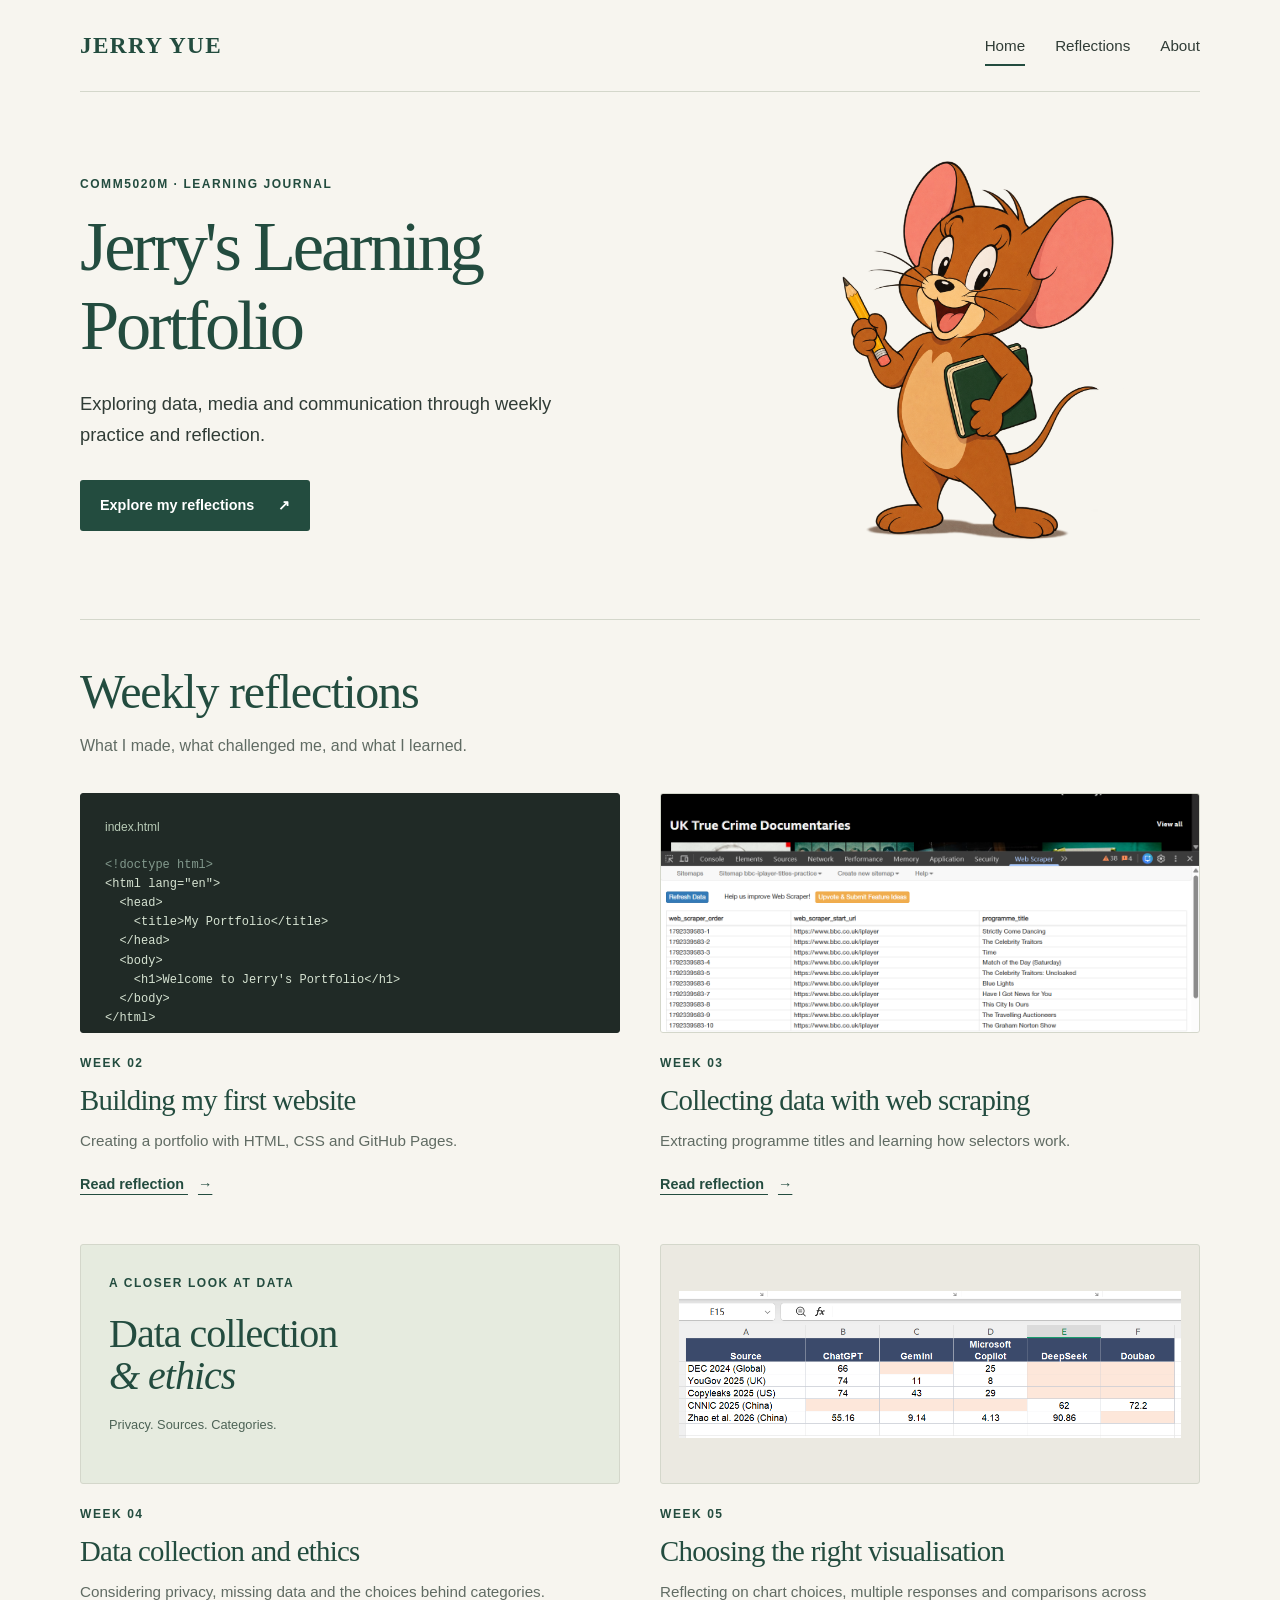
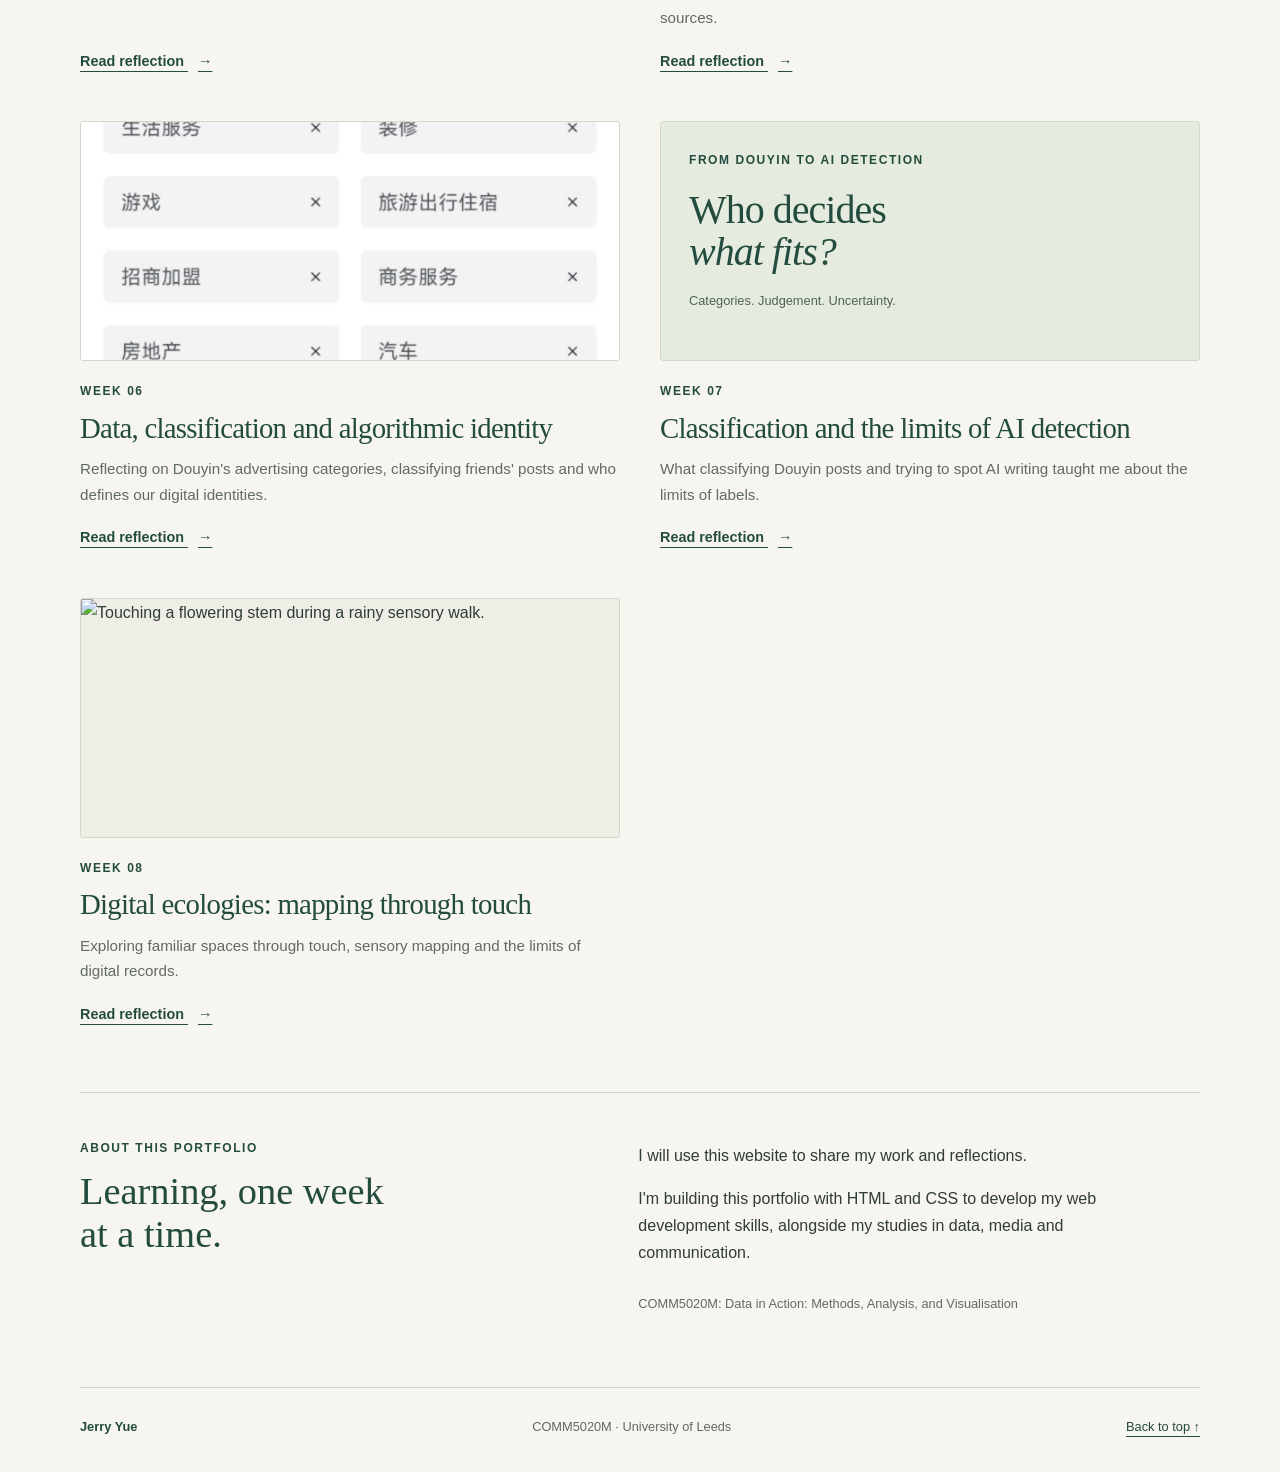
==== commit 297dca25: "Add files via upload" ====
--- a/index.html
+++ b/index.html
@@ -5,7 +5,7 @@
   <meta name="viewport" content="width=device-width, initial-scale=1">
   <meta name="description" content="Jerry Yue's learning portfolio: weekly reflections on data, media and communication.">
   <title>Jerry's Learning Portfolio</title>
-  <link rel="stylesheet" href="styles.css">
+  <link rel="stylesheet" href="styles.css?v=20261120">
 </head>
 <body id="top">
   <a class="skip-link" href="#main">Skip to content</a>
@@ -111,6 +111,16 @@
           <p>What classifying Douyin posts and trying to spot AI writing taught me about the limits of labels.</p>
           <a class="text-link" href="reflections.html#week-7">Read reflection <span aria-hidden="true">→</span><span class="visually-hidden"> for Week 7</span></a>
         </article>
+
+        <article class="reflection-card">
+          <div class="card-preview image-preview">
+            <img src="images/week-8/touching-flowers.jpg" alt="Touching a flowering stem during a rainy sensory walk." width="1280" height="1706" loading="lazy">
+          </div>
+          <p class="week-label">Week 08</p>
+          <h3><a href="reflections.html#week-8">Digital ecologies: mapping through touch</a></h3>
+          <p>Exploring familiar spaces through touch, sensory mapping and the limits of digital records.</p>
+          <a class="text-link" href="reflections.html#week-8">Read reflection <span aria-hidden="true">→</span><span class="visually-hidden"> for Week 8</span></a>
+        </article>
       </div>
     </section>
 
--- a/styles.css
+++ b/styles.css
@@ -100,6 +100,11 @@
 .reflection-entry .phone-screenshot { width: min(100%, 360px); aspect-ratio: 1200 / 2405; margin-inline: auto; overflow: hidden; outline: 1px solid var(--line); border-radius: 3px; }
 .reflection-entry .phone-screenshot img { width: 100%; max-width: none; height: auto; border: 0; border-radius: 0; transform: translateY(-4.4944%); }
 
+/* 第8周：四张现场照片两列排列，手机上变为一列。 */
+.field-photo-grid { display: grid; grid-template-columns: repeat(2, minmax(0, 1fr)); gap: 24px; margin: 30px 0; }
+.reflection-entry .field-photo-grid figure { margin: 0; min-width: 0; }
+.reflection-entry .tactile-map-figure { margin-bottom: 30px; }
+
 /* 7. 平板和手机。 */
 @media (max-width: 900px) {
   .hero { gap: 25px; }
@@ -118,7 +123,7 @@
   .hero h1 { font-size: clamp(2.7rem, 10vw, 3.7rem); }
   .hero-description { font-size: 1.05rem; }
   .hero-character { width: 215px; max-height: 270px; }
-  .reflection-grid, .about-section, .reading-layout { grid-template-columns: 1fr; }
+  .reflection-grid, .about-section, .reading-layout, .field-photo-grid { grid-template-columns: 1fr; }
   .reflection-grid { gap: 38px; }
   .card-preview { height: 225px; }
   .weekly-section { padding-block: 35px 45px; }
